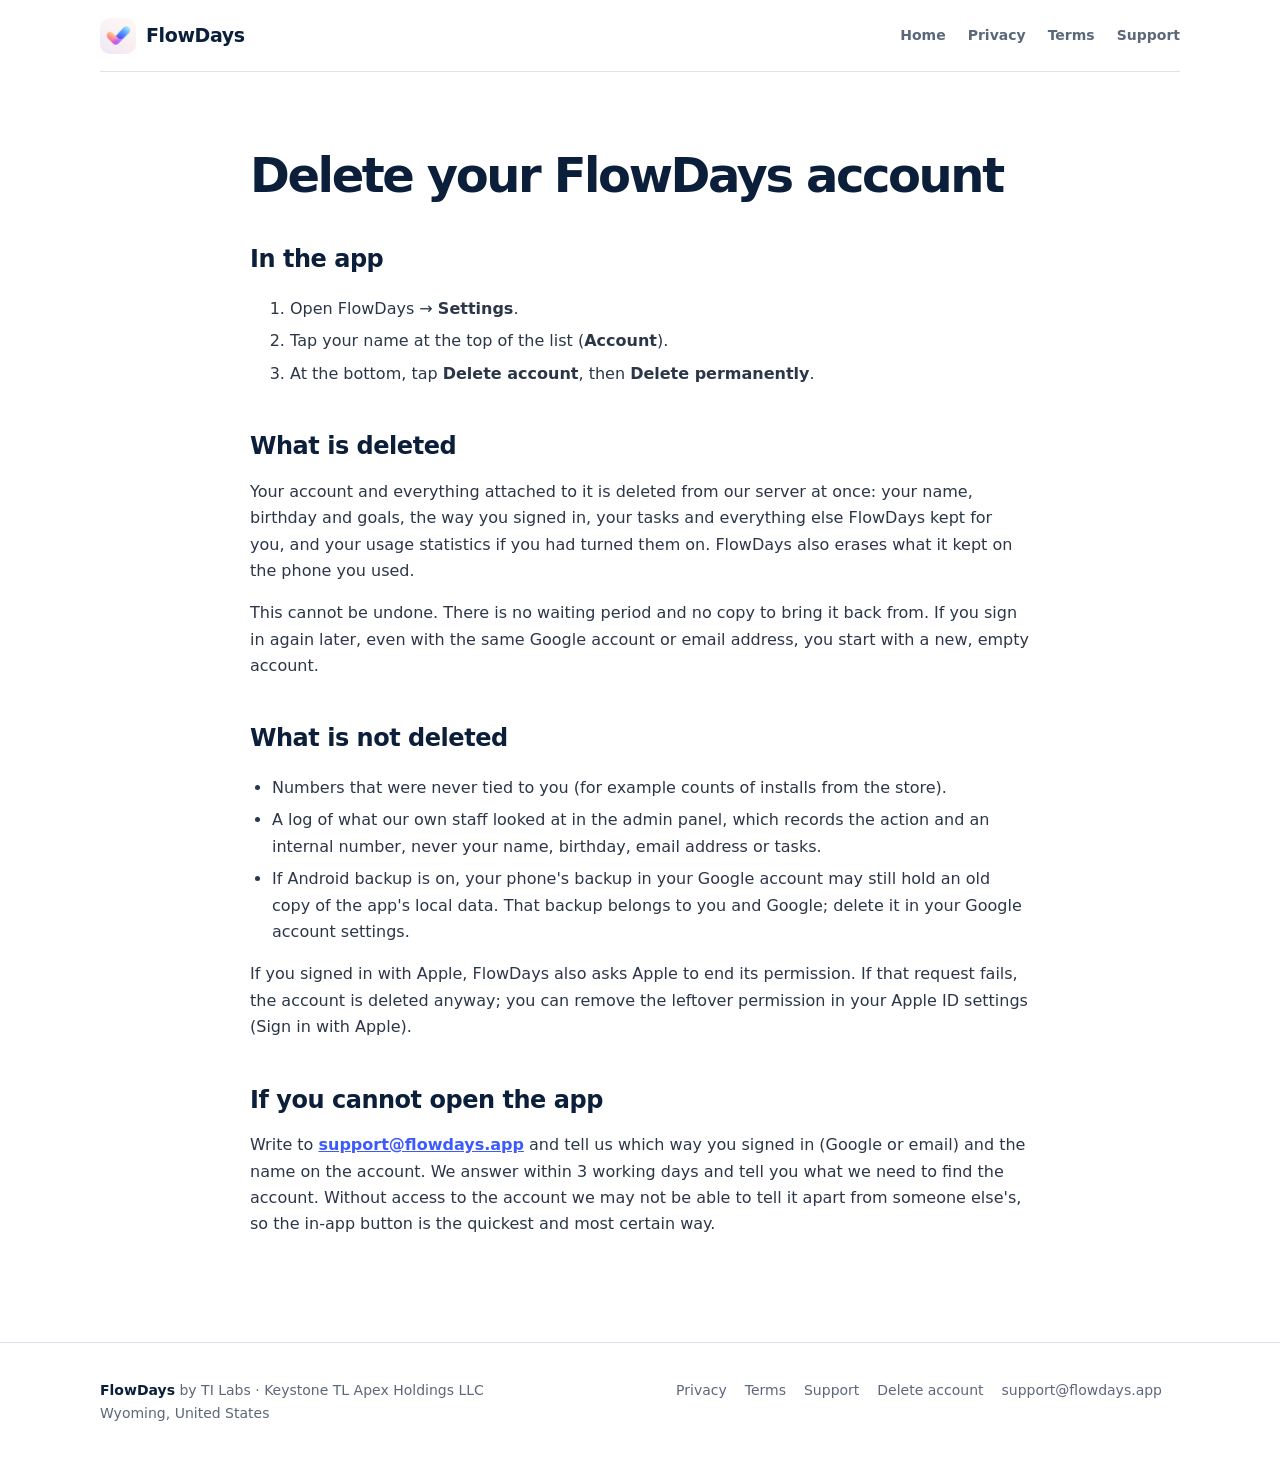
==== delete-account.html @ ae70e1ce "Draft the account version of the privacy policy, terms and support, and add the delete-account page " ====
<!doctype html>
<html lang="en">
<head>
  <meta charset="utf-8">
  <meta name="viewport" content="width=device-width, initial-scale=1">
  <meta name="theme-color" content="#0b1f3a">
  <meta name="description" content="How to delete your FlowDays account and what is deleted.">
  <title>Delete your FlowDays account — FlowDays</title>
  <link rel="icon" type="image/png" sizes="32x32" href="/assets/favicon-32.png">
  <link rel="apple-touch-icon" href="/assets/apple-touch-icon.png">
  <link rel="stylesheet" href="/styles.css">
</head>
<body>
  <header class="shell header">
    <a class="brand" href="/"><img src="/assets/icon-192.png" alt="">FlowDays</a>
    <nav class="nav" aria-label="Main">
      <a href="/">Home</a>
      <a href="/privacy">Privacy</a>
      <a href="/terms">Terms</a>
      <a href="/support">Support</a>
    </nav>
  </header>

  <main class="doc">
    <div class="shell">
      <h1>Delete your FlowDays account</h1>

      <h2>In the app</h2>
      <ol>
        <li>Open FlowDays → <strong>Settings</strong>.</li>
        <li>Tap your name at the top of the list (<strong>Account</strong>).</li>
        <li>At the bottom, tap <strong>Delete account</strong>, then <strong>Delete permanently</strong>.</li>
      </ol>

      <h2>What is deleted</h2>
      <p>Your account and everything attached to it is deleted from our server at once: your name, birthday and goals, the way you signed in, your tasks and everything else FlowDays kept for you, and your usage statistics if you had turned them on. FlowDays also erases what it kept on the phone you used.</p>
      <p>This cannot be undone. There is no waiting period and no copy to bring it back from. If you sign in again later, even with the same Google account or email address, you start with a new, empty account.</p>

      <h2>What is not deleted</h2>
      <ul>
        <li>Numbers that were never tied to you (for example counts of installs from the store).</li>
        <li>A log of what our own staff looked at in the admin panel, which records the action and an internal number, never your name, birthday, email address or tasks.</li>
        <li>If Android backup is on, your phone's backup in your Google account may still hold an old copy of the app's local data. That backup belongs to you and Google; delete it in your Google account settings.</li>
      </ul>
      <p>If you signed in with Apple, FlowDays also asks Apple to end its permission. If that request fails, the account is deleted anyway; you can remove the leftover permission in your Apple ID settings (Sign in with Apple).</p>

      <h2>If you cannot open the app</h2>
      <p>Write to <strong><a href="mailto:support@flowdays.app">support@flowdays.app</a></strong> and tell us which way you signed in (Google or email) and the name on the account. We answer within 3 working days and tell you what we need to find the account. Without access to the account we may not be able to tell it apart from someone else's, so the in-app button is the quickest and most certain way.</p>
    </div>
  </main>

  <footer class="footer">
    <div class="shell">
      <div><strong>FlowDays</strong> by TI Labs · Keystone TL Apex Holdings LLC<br>Wyoming, United States</div>
      <div><a href="/privacy">Privacy</a><a href="/terms">Terms</a><a href="/support">Support</a><a href="/delete-account">Delete account</a><a href="mailto:support@flowdays.app">support@flowdays.app</a></div>
    </div>
  </footer>
</body>
</html>
---- styles.css ----
:root {
  --navy: #0b1f3a;
  --blue: #3d5afe;
  --blue-soft: #eef0ff;
  --ink: #111a29;
  --muted: #5b6879;
  --line: #dde3ee;
  --mist: #f6f7fb;
  --white: #ffffff;
  --glow: linear-gradient(135deg, #ff9a6b 0%, #d86bff 48%, #4a6bff 100%);
  --radius: 18px;
}

* { box-sizing: border-box; }
body {
  margin: 0;
  color: var(--ink);
  background: var(--white);
  font-family: Inter, ui-sans-serif, system-ui, -apple-system, BlinkMacSystemFont, "Segoe UI", sans-serif;
  font-size: 16px;
  line-height: 1.65;
  -webkit-font-smoothing: antialiased;
}
a { color: var(--blue); }
h1, h2, h3, p { margin-top: 0; }

.shell { width: min(1080px, calc(100% - 32px)); margin: 0 auto; }

.header {
  display: flex;
  align-items: center;
  justify-content: space-between;
  gap: 16px;
  min-height: 72px;
  border-bottom: 1px solid var(--line);
  flex-wrap: wrap;
}
.brand { display: inline-flex; align-items: center; gap: 10px; color: var(--navy); text-decoration: none; font-weight: 800; font-size: 19px; letter-spacing: -0.02em; }
.brand img { width: 36px; height: 36px; border-radius: 10px; }
.nav { display: flex; gap: 22px; flex-wrap: wrap; }
.nav a { color: var(--muted); font-size: 14px; font-weight: 700; text-decoration: none; }
.nav a:hover, .nav a[aria-current="page"] { color: var(--blue); }

.hero {
  display: grid;
  grid-template-columns: minmax(0, 1.1fr) minmax(0, .9fr);
  gap: 48px;
  align-items: center;
  padding: 80px 0 88px;
}
.eyebrow { color: var(--blue); font-size: 12px; font-weight: 800; letter-spacing: .16em; text-transform: uppercase; }
h1 { color: var(--navy); font-size: clamp(38px, 6vw, 64px); line-height: 1.05; letter-spacing: -.05em; margin: 14px 0 22px; }
h1 span { background: var(--glow); -webkit-background-clip: text; background-clip: text; color: transparent; }
.lead { color: var(--muted); font-size: 18px; max-width: 560px; }
.badge { display: inline-flex; align-items: center; gap: 10px; margin-top: 26px; padding: 10px 16px; border: 1px solid var(--line); border-radius: 999px; color: var(--navy); font-size: 14px; font-weight: 700; background: var(--white); }
.badge::before { content: ""; width: 8px; height: 8px; border-radius: 50%; background: #2bb673; }
.hero-art { display: grid; place-items: center; }
.hero-art .tile { width: min(300px, 70vw); aspect-ratio: 1; border-radius: 28%; background: linear-gradient(160deg, #fffaf5, #f1efff); box-shadow: 0 30px 70px rgba(61, 90, 254, .18); display: grid; place-items: center; }
.hero-art img { width: 62%; }

.section { padding: 80px 0; }
.tint { background: var(--mist); }
.section h2 { color: var(--navy); font-size: clamp(28px, 4vw, 40px); letter-spacing: -.04em; line-height: 1.1; margin-bottom: 36px; }
.grid { display: grid; grid-template-columns: repeat(3, 1fr); gap: 16px; }
.card { padding: 24px; border: 1px solid var(--line); border-radius: var(--radius); background: var(--white); }
.card h3 { color: var(--navy); font-size: 19px; letter-spacing: -.02em; margin-bottom: 8px; }
.card p { color: var(--muted); font-size: 15px; margin: 0; }

.doc { padding: 64px 0 88px; }
.doc .shell { max-width: 780px; }
.doc h1 { font-size: clamp(34px, 5vw, 48px); }
.doc .meta { color: var(--muted); font-size: 14px; margin-bottom: 36px; }
.doc h2 { color: var(--navy); font-size: 24px; letter-spacing: -.02em; margin: 40px 0 12px; }
.doc p, .doc li { color: #2b3748; }
.doc ul { padding-inline-start: 22px; }
.doc li { margin-bottom: 6px; }
.table-wrap { overflow-x: auto; margin: 12px 0 20px; }
table { width: 100%; border-collapse: collapse; font-size: 15px; }
th, td { text-align: start; vertical-align: top; padding: 10px 12px; border-bottom: 1px solid var(--line); }
th { color: var(--navy); background: var(--mist); }
code { font-size: 14px; background: var(--mist); padding: 1px 5px; border-radius: 5px; overflow-wrap: anywhere; }
.note { padding: 18px 20px; border-radius: 14px; background: var(--blue-soft); color: var(--navy); }

.footer { border-top: 1px solid var(--line); padding: 36px 0 44px; color: var(--muted); font-size: 14px; }
.footer .shell { display: flex; justify-content: space-between; gap: 24px; flex-wrap: wrap; }
.footer a { color: var(--muted); text-decoration: none; margin-inline-end: 18px; }
.footer a:hover { color: var(--blue); }
.footer strong { color: var(--navy); }

@media (max-width: 800px) {
  .hero { grid-template-columns: 1fr; padding: 48px 0 56px; gap: 36px; }
  .hero-art { order: -1; }
  .hero-art .tile { width: 160px; }
  .grid { grid-template-columns: 1fr; }
  .section { padding: 56px 0; }
  .header { padding: 12px 0; }
}
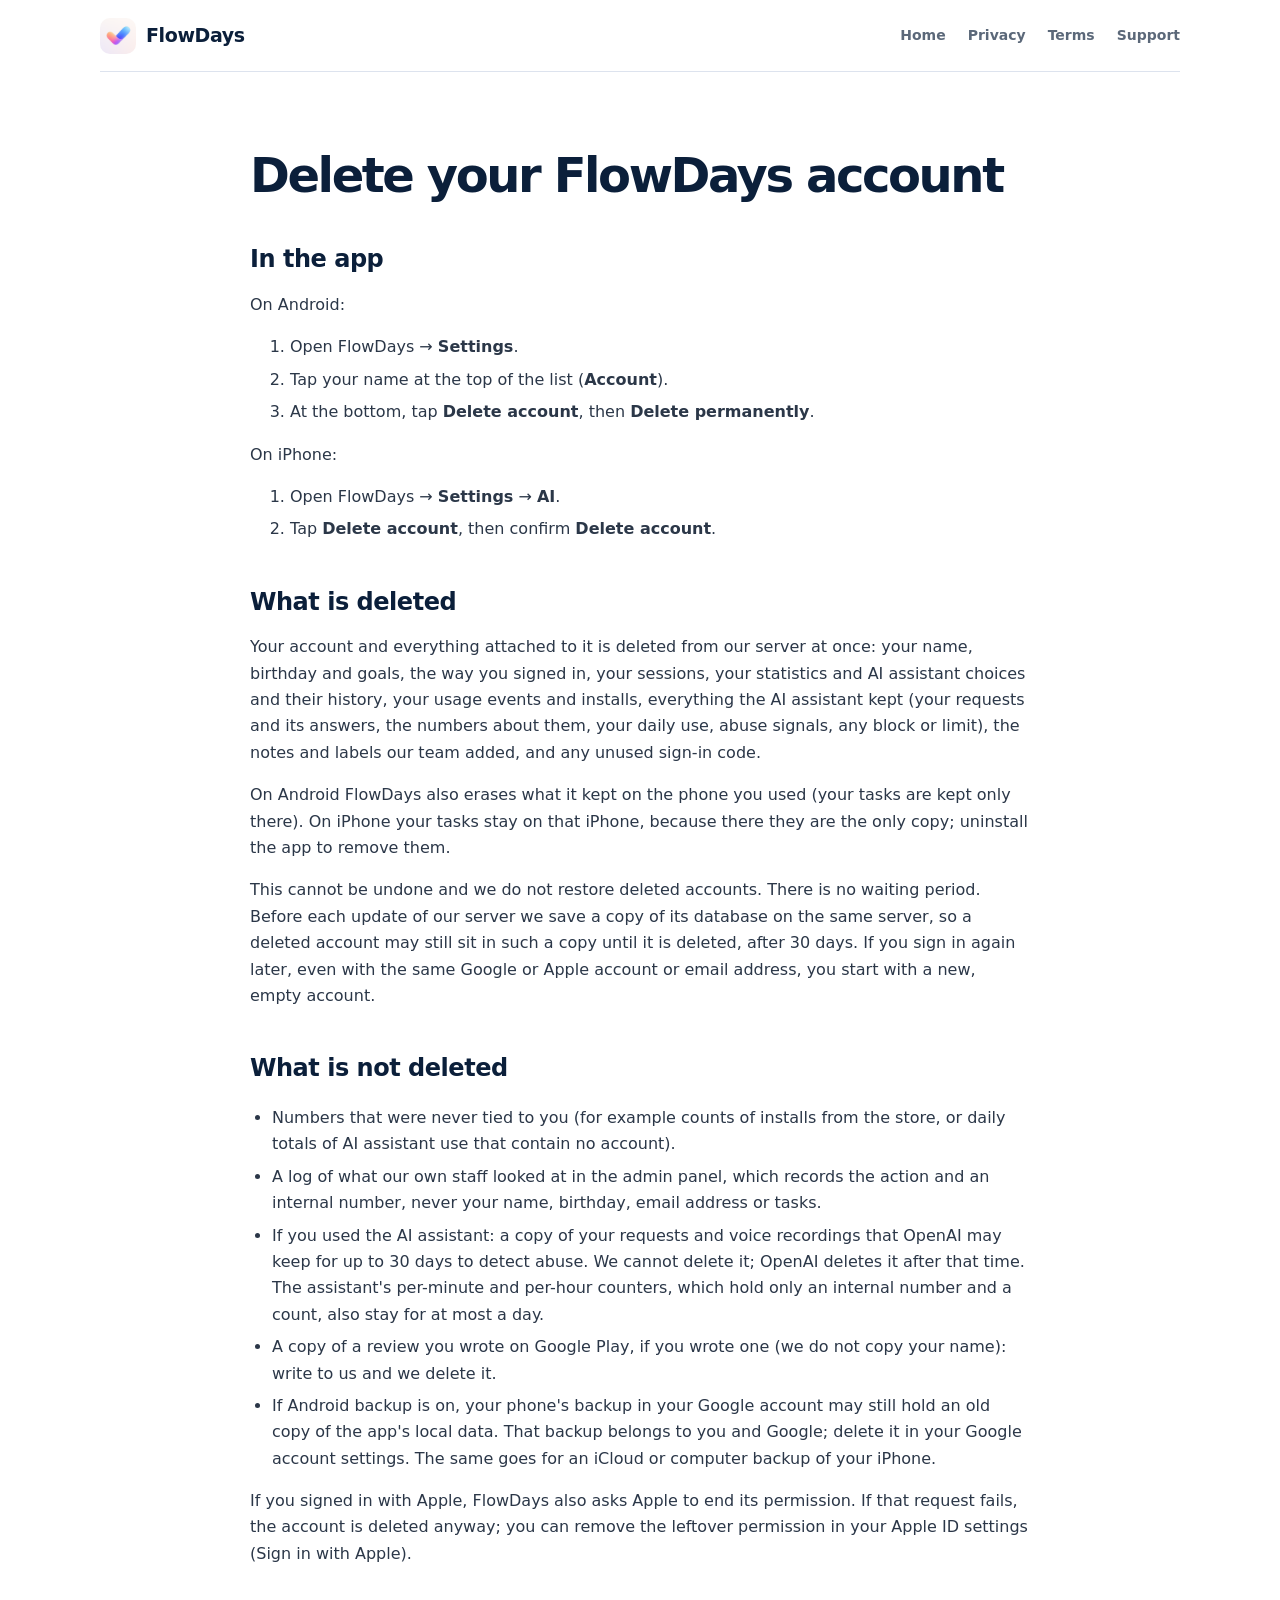
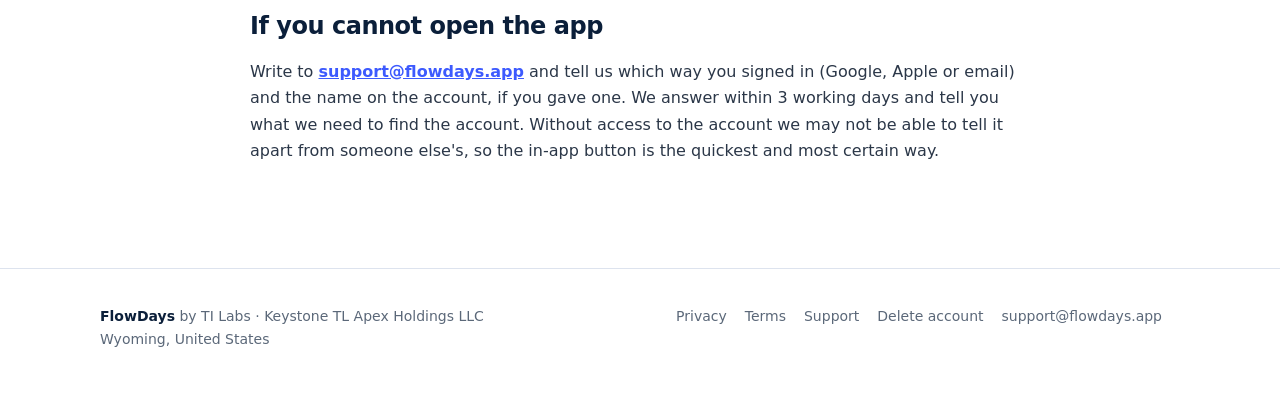
==== commit 75af5ce9: "Publish privacy policy v2, terms v2, support and the delete-account page for Android and iPhone (W-2" ====
--- a/delete-account.html
+++ b/delete-account.html
@@ -26,26 +26,35 @@
       <h1>Delete your FlowDays account</h1>
 
       <h2>In the app</h2>
+      <p>On Android:</p>
       <ol>
         <li>Open FlowDays → <strong>Settings</strong>.</li>
         <li>Tap your name at the top of the list (<strong>Account</strong>).</li>
         <li>At the bottom, tap <strong>Delete account</strong>, then <strong>Delete permanently</strong>.</li>
       </ol>
+      <p>On iPhone:</p>
+      <ol>
+        <li>Open FlowDays → <strong>Settings</strong> → <strong>AI</strong>.</li>
+        <li>Tap <strong>Delete account</strong>, then confirm <strong>Delete account</strong>.</li>
+      </ol>
 
       <h2>What is deleted</h2>
-      <p>Your account and everything attached to it is deleted from our server at once: your name, birthday and goals, the way you signed in, your tasks and everything else FlowDays kept for you, and your usage statistics if you had turned them on. FlowDays also erases what it kept on the phone you used.</p>
-      <p>This cannot be undone. There is no waiting period and no copy to bring it back from. If you sign in again later, even with the same Google account or email address, you start with a new, empty account.</p>
+      <p>Your account and everything attached to it is deleted from our server at once: your name, birthday and goals, the way you signed in, your sessions, your statistics and AI assistant choices and their history, your usage events and installs, everything the AI assistant kept (your requests and its answers, the numbers about them, your daily use, abuse signals, any block or limit), the notes and labels our team added, and any unused sign-in code.</p>
+      <p>On Android FlowDays also erases what it kept on the phone you used (your tasks are kept only there). On iPhone your tasks stay on that iPhone, because there they are the only copy; uninstall the app to remove them.</p>
+      <p>This cannot be undone and we do not restore deleted accounts. There is no waiting period. Before each update of our server we save a copy of its database on the same server, so a deleted account may still sit in such a copy until it is deleted, after 30 days. If you sign in again later, even with the same Google or Apple account or email address, you start with a new, empty account.</p>
 
       <h2>What is not deleted</h2>
       <ul>
-        <li>Numbers that were never tied to you (for example counts of installs from the store).</li>
+        <li>Numbers that were never tied to you (for example counts of installs from the store, or daily totals of AI assistant use that contain no account).</li>
         <li>A log of what our own staff looked at in the admin panel, which records the action and an internal number, never your name, birthday, email address or tasks.</li>
-        <li>If Android backup is on, your phone's backup in your Google account may still hold an old copy of the app's local data. That backup belongs to you and Google; delete it in your Google account settings.</li>
+        <li>If you used the AI assistant: a copy of your requests and voice recordings that OpenAI may keep for up to 30 days to detect abuse. We cannot delete it; OpenAI deletes it after that time. The assistant's per-minute and per-hour counters, which hold only an internal number and a count, also stay for at most a day.</li>
+        <li>A copy of a review you wrote on Google Play, if you wrote one (we do not copy your name): write to us and we delete it.</li>
+        <li>If Android backup is on, your phone's backup in your Google account may still hold an old copy of the app's local data. That backup belongs to you and Google; delete it in your Google account settings. The same goes for an iCloud or computer backup of your iPhone.</li>
       </ul>
       <p>If you signed in with Apple, FlowDays also asks Apple to end its permission. If that request fails, the account is deleted anyway; you can remove the leftover permission in your Apple ID settings (Sign in with Apple).</p>
 
       <h2>If you cannot open the app</h2>
-      <p>Write to <strong><a href="mailto:support@flowdays.app">support@flowdays.app</a></strong> and tell us which way you signed in (Google or email) and the name on the account. We answer within 3 working days and tell you what we need to find the account. Without access to the account we may not be able to tell it apart from someone else's, so the in-app button is the quickest and most certain way.</p>
+      <p>Write to <strong><a href="mailto:support@flowdays.app">support@flowdays.app</a></strong> and tell us which way you signed in (Google, Apple or email) and the name on the account, if you gave one. We answer within 3 working days and tell you what we need to find the account. Without access to the account we may not be able to tell it apart from someone else's, so the in-app button is the quickest and most certain way.</p>
     </div>
   </main>
 
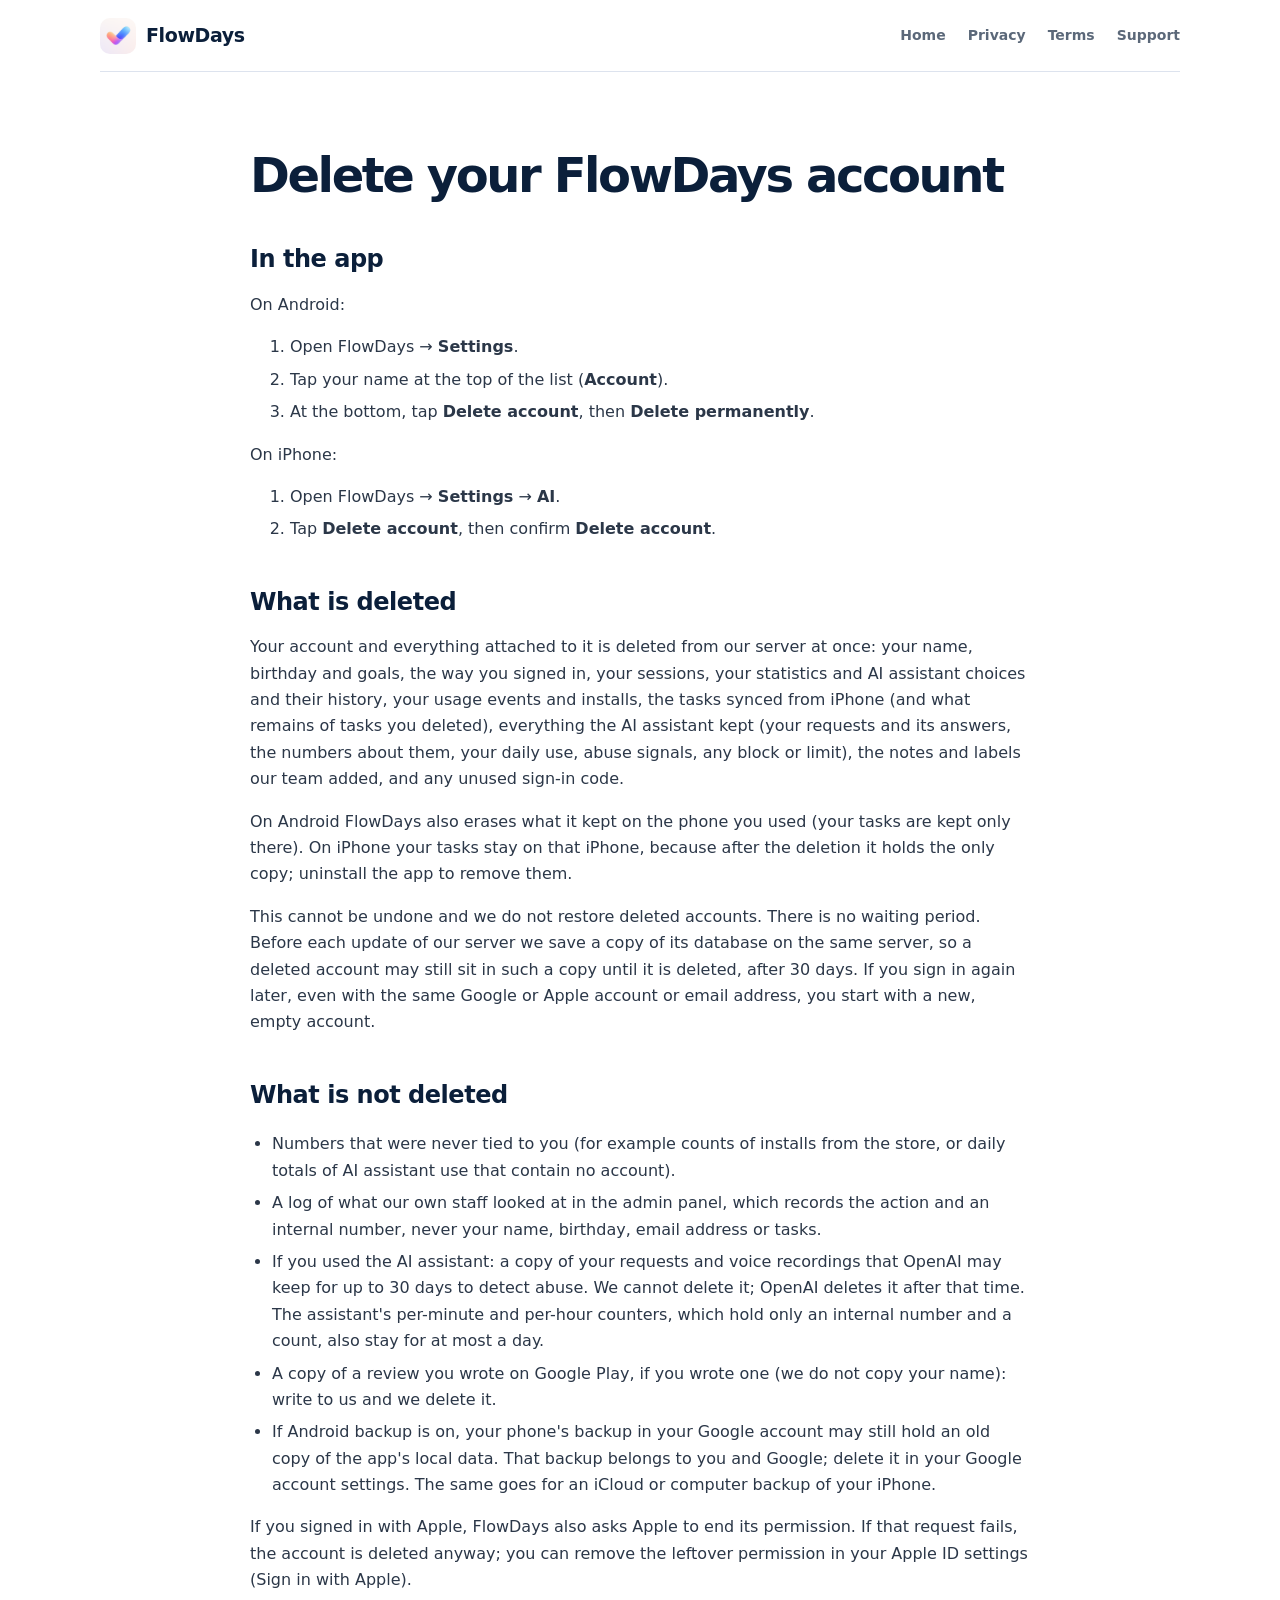
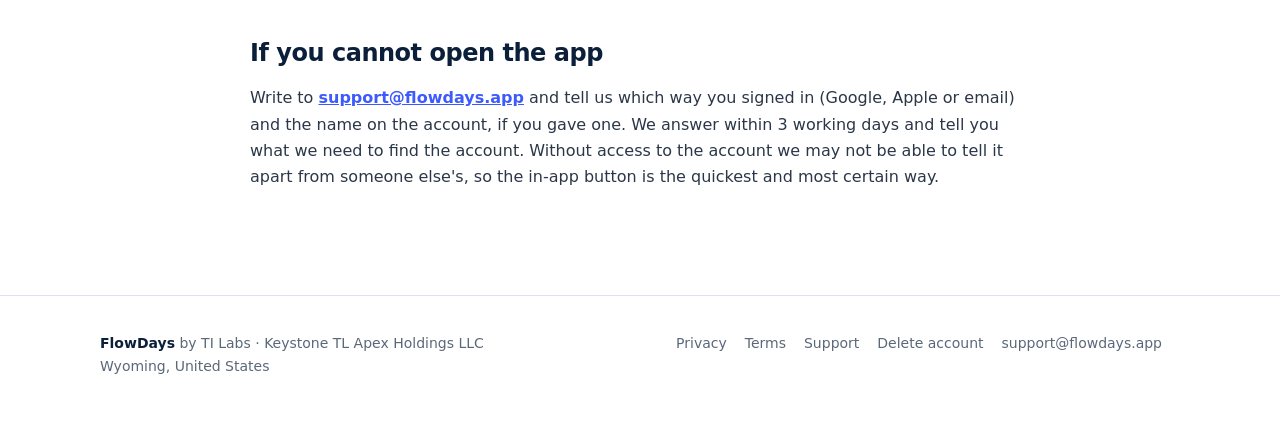
==== commit 22b2e44c: "Name task sync on iPhone in the privacy policy v2.1, terms, support, deletion page and home page (W-" ====
--- a/delete-account.html
+++ b/delete-account.html
@@ -39,8 +39,8 @@
       </ol>
 
       <h2>What is deleted</h2>
-      <p>Your account and everything attached to it is deleted from our server at once: your name, birthday and goals, the way you signed in, your sessions, your statistics and AI assistant choices and their history, your usage events and installs, everything the AI assistant kept (your requests and its answers, the numbers about them, your daily use, abuse signals, any block or limit), the notes and labels our team added, and any unused sign-in code.</p>
-      <p>On Android FlowDays also erases what it kept on the phone you used (your tasks are kept only there). On iPhone your tasks stay on that iPhone, because there they are the only copy; uninstall the app to remove them.</p>
+      <p>Your account and everything attached to it is deleted from our server at once: your name, birthday and goals, the way you signed in, your sessions, your statistics and AI assistant choices and their history, your usage events and installs, the tasks synced from iPhone (and what remains of tasks you deleted), everything the AI assistant kept (your requests and its answers, the numbers about them, your daily use, abuse signals, any block or limit), the notes and labels our team added, and any unused sign-in code.</p>
+      <p>On Android FlowDays also erases what it kept on the phone you used (your tasks are kept only there). On iPhone your tasks stay on that iPhone, because after the deletion it holds the only copy; uninstall the app to remove them.</p>
       <p>This cannot be undone and we do not restore deleted accounts. There is no waiting period. Before each update of our server we save a copy of its database on the same server, so a deleted account may still sit in such a copy until it is deleted, after 30 days. If you sign in again later, even with the same Google or Apple account or email address, you start with a new, empty account.</p>
 
       <h2>What is not deleted</h2>
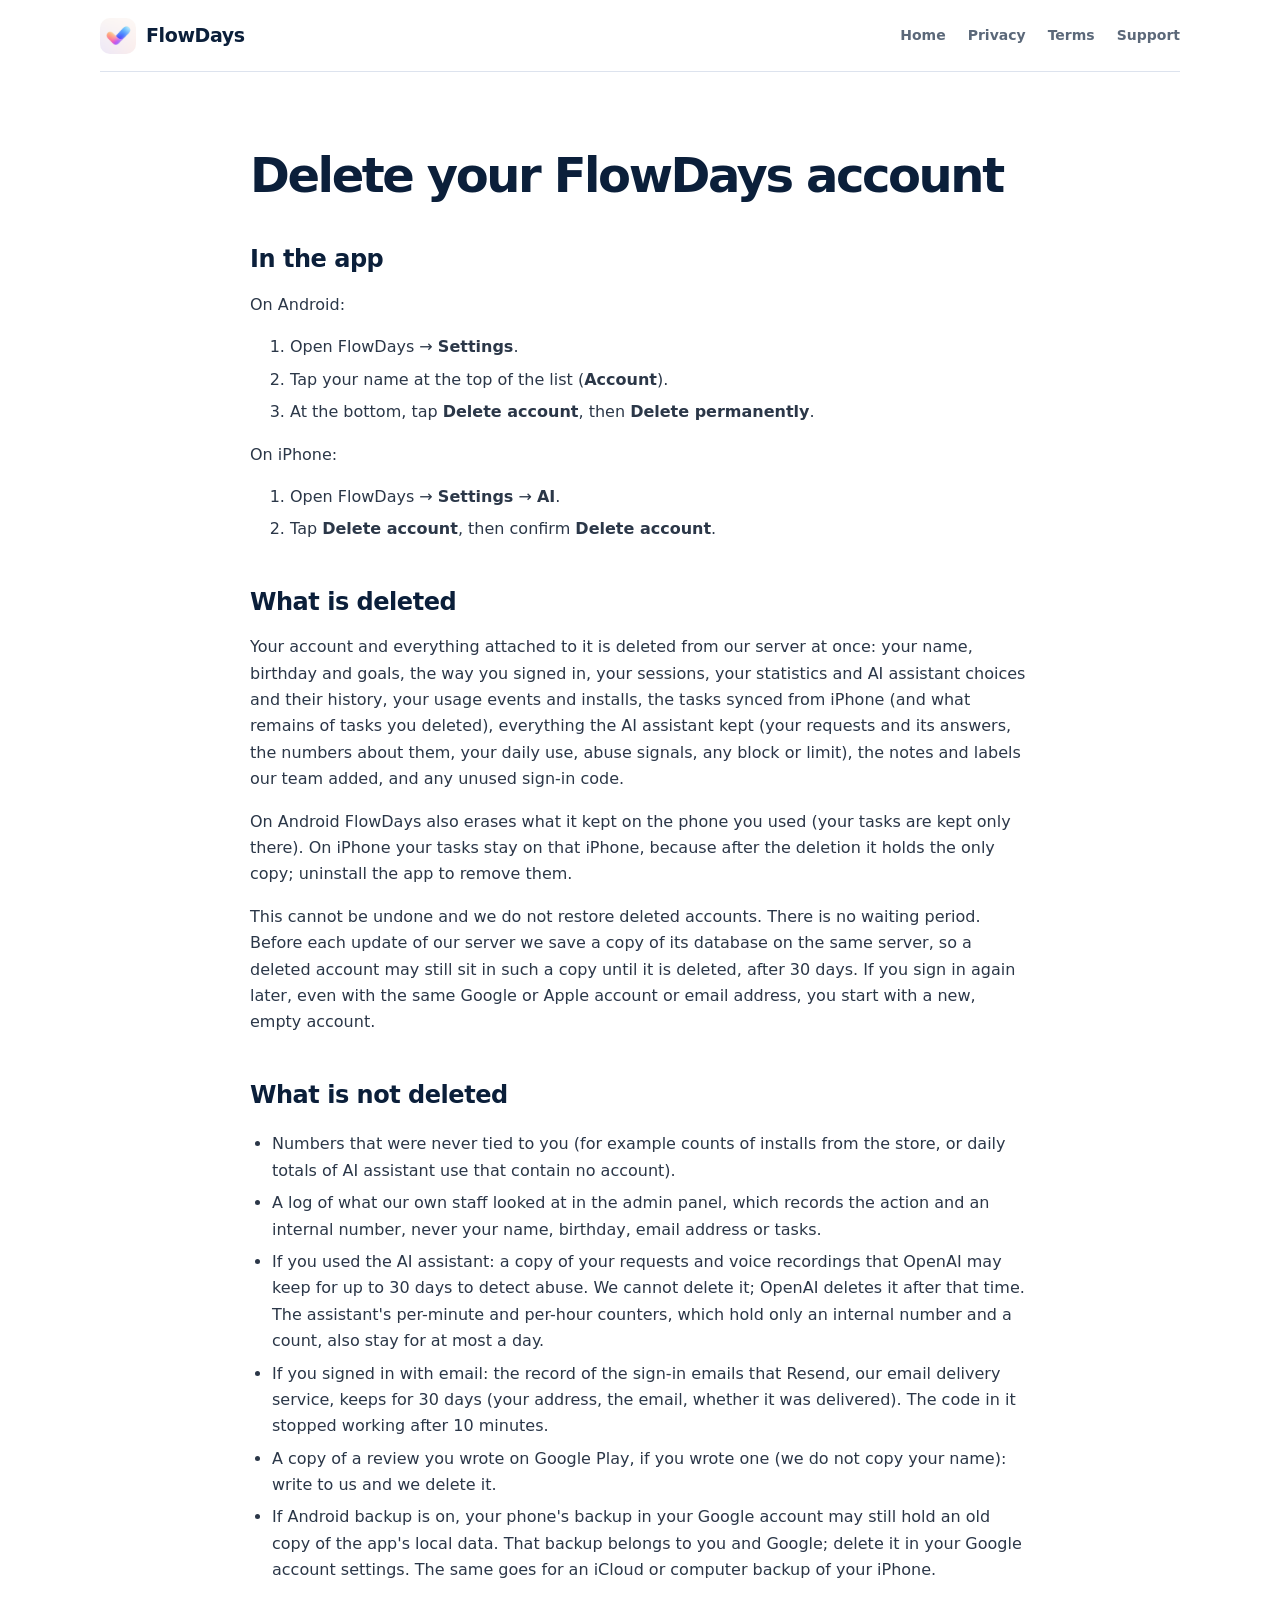
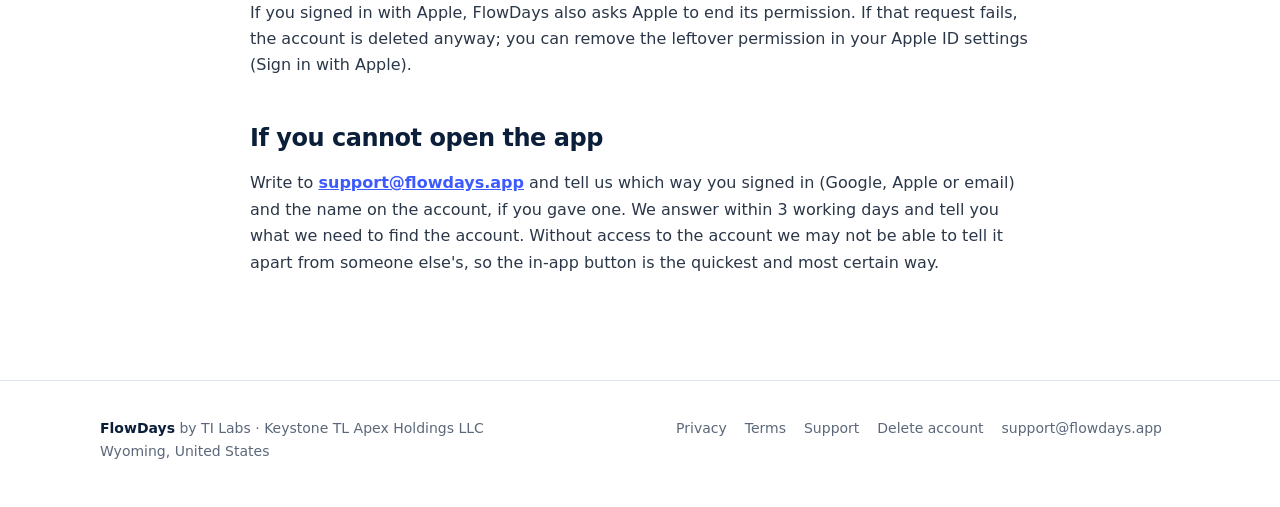
==== commit 05dbd5f2: "Name Resend as the email delivery service for sign-in codes in the privacy policy v2.2, support and " ====
--- a/delete-account.html
+++ b/delete-account.html
@@ -48,6 +48,7 @@
         <li>Numbers that were never tied to you (for example counts of installs from the store, or daily totals of AI assistant use that contain no account).</li>
         <li>A log of what our own staff looked at in the admin panel, which records the action and an internal number, never your name, birthday, email address or tasks.</li>
         <li>If you used the AI assistant: a copy of your requests and voice recordings that OpenAI may keep for up to 30 days to detect abuse. We cannot delete it; OpenAI deletes it after that time. The assistant's per-minute and per-hour counters, which hold only an internal number and a count, also stay for at most a day.</li>
+        <li>If you signed in with email: the record of the sign-in emails that Resend, our email delivery service, keeps for 30 days (your address, the email, whether it was delivered). The code in it stopped working after 10 minutes.</li>
         <li>A copy of a review you wrote on Google Play, if you wrote one (we do not copy your name): write to us and we delete it.</li>
         <li>If Android backup is on, your phone's backup in your Google account may still hold an old copy of the app's local data. That backup belongs to you and Google; delete it in your Google account settings. The same goes for an iCloud or computer backup of your iPhone.</li>
       </ul>
